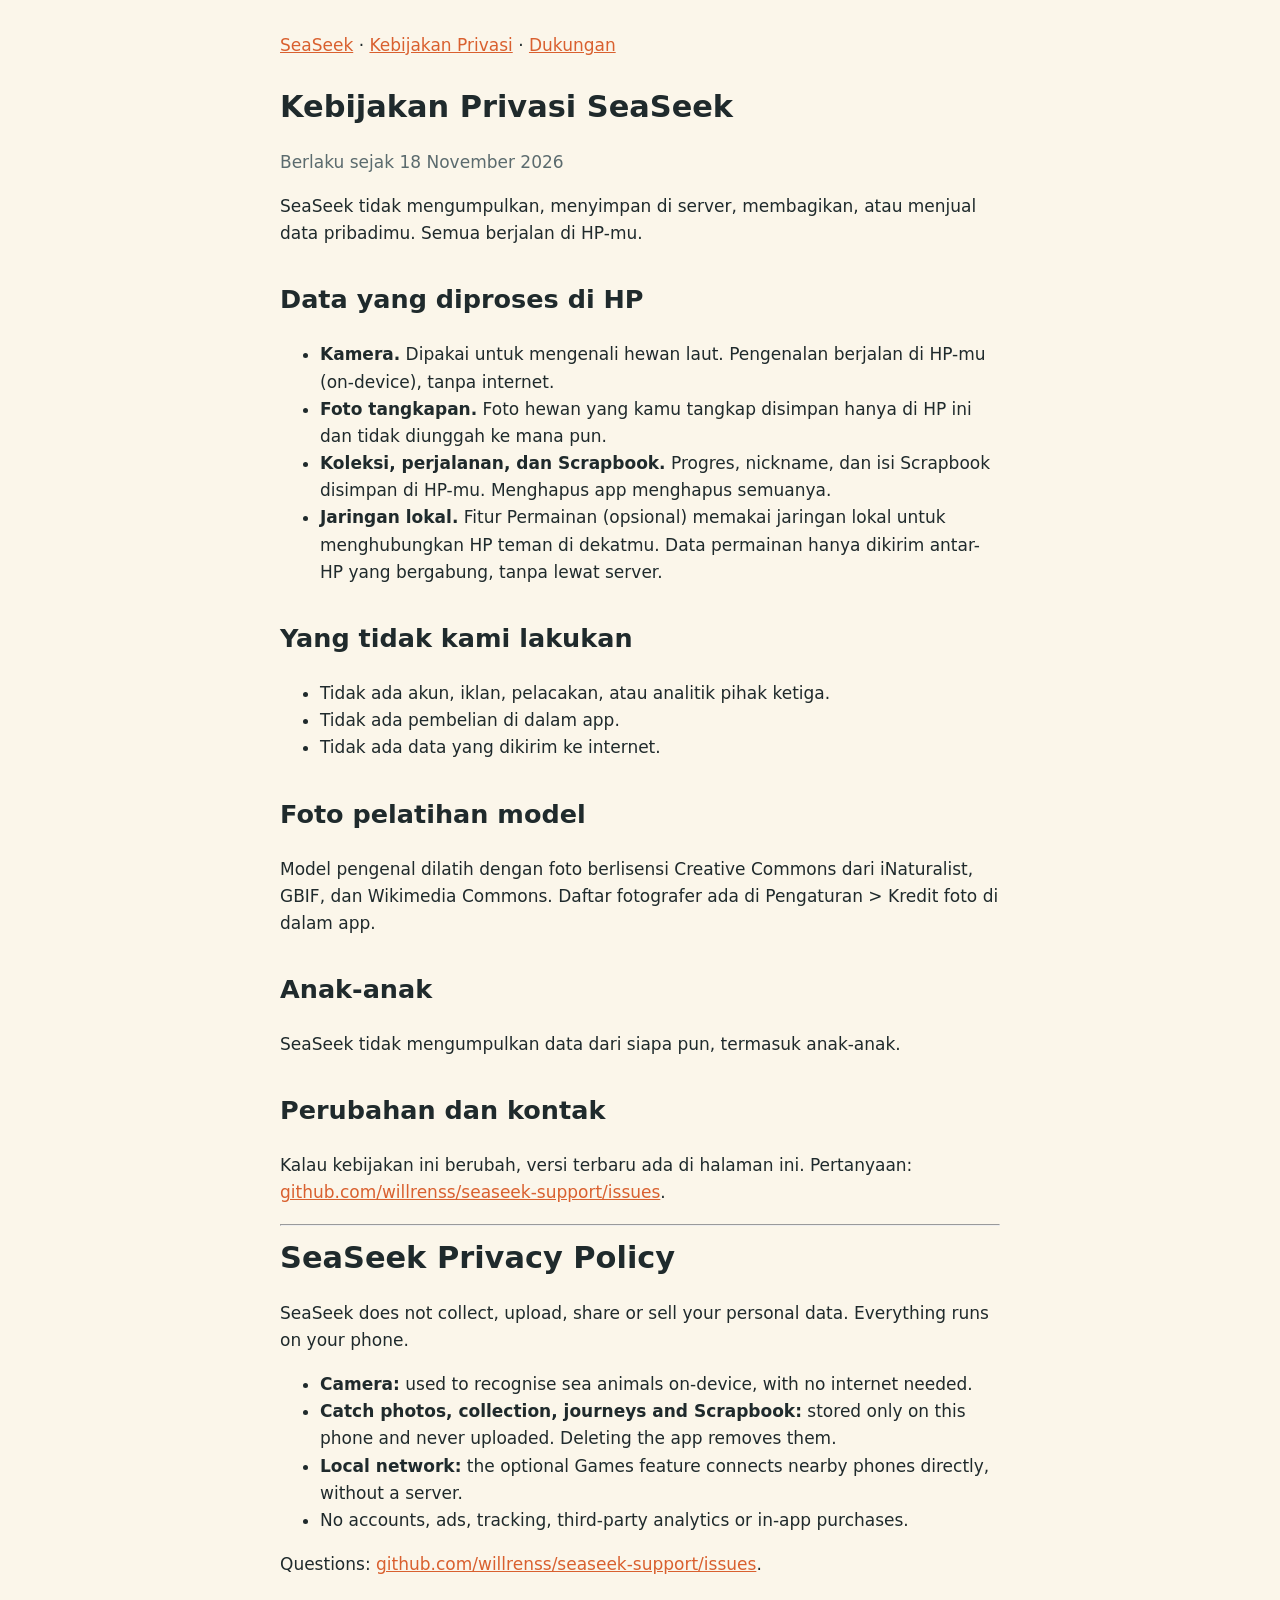
==== privacy.html @ 49860ff3 "Halaman Kebijakan Privasi dan Dukungan SeaSeek" ====
<!doctype html><html lang="id"><head><meta charset="utf-8"><meta name="viewport" content="width=device-width,initial-scale=1"><title>Kebijakan Privasi SeaSeek</title><link rel="stylesheet" href="style.css"></head><body><main>
<nav><a href="./">SeaSeek</a> · <a href="privacy.html">Kebijakan Privasi</a> · <a href="support.html">Dukungan</a></nav>
<h1>Kebijakan Privasi SeaSeek</h1><p class="muted">Berlaku sejak 18 November 2026</p>
<p>SeaSeek tidak mengumpulkan, menyimpan di server, membagikan, atau menjual data pribadimu. Semua berjalan di HP-mu.</p>
<h2>Data yang diproses di HP</h2>
<ul>
<li><b>Kamera.</b> Dipakai untuk mengenali hewan laut. Pengenalan berjalan di HP-mu (on-device), tanpa internet.</li>
<li><b>Foto tangkapan.</b> Foto hewan yang kamu tangkap disimpan hanya di HP ini dan tidak diunggah ke mana pun.</li>
<li><b>Koleksi, perjalanan, dan Scrapbook.</b> Progres, nickname, dan isi Scrapbook disimpan di HP-mu. Menghapus app menghapus semuanya.</li>
<li><b>Jaringan lokal.</b> Fitur Permainan (opsional) memakai jaringan lokal untuk menghubungkan HP teman di dekatmu. Data permainan hanya dikirim antar-HP yang bergabung, tanpa lewat server.</li>
</ul>
<h2>Yang tidak kami lakukan</h2>
<ul><li>Tidak ada akun, iklan, pelacakan, atau analitik pihak ketiga.</li><li>Tidak ada pembelian di dalam app.</li><li>Tidak ada data yang dikirim ke internet.</li></ul>
<h2>Foto pelatihan model</h2><p>Model pengenal dilatih dengan foto berlisensi Creative Commons dari iNaturalist, GBIF, dan Wikimedia Commons. Daftar fotografer ada di Pengaturan &gt; Kredit foto di dalam app.</p>
<h2>Anak-anak</h2><p>SeaSeek tidak mengumpulkan data dari siapa pun, termasuk anak-anak.</p>
<h2>Perubahan dan kontak</h2><p>Kalau kebijakan ini berubah, versi terbaru ada di halaman ini. Pertanyaan: <a href="https://github.com/willrenss/seaseek-support/issues">github.com/willrenss/seaseek-support/issues</a>.</p>
<hr><h1 id="en">SeaSeek Privacy Policy</h1>
<p>SeaSeek does not collect, upload, share or sell your personal data. Everything runs on your phone.</p>
<ul><li><b>Camera:</b> used to recognise sea animals on-device, with no internet needed.</li><li><b>Catch photos, collection, journeys and Scrapbook:</b> stored only on this phone and never uploaded. Deleting the app removes them.</li><li><b>Local network:</b> the optional Games feature connects nearby phones directly, without a server.</li><li>No accounts, ads, tracking, third-party analytics or in-app purchases.</li></ul>
<p>Questions: <a href="https://github.com/willrenss/seaseek-support/issues">github.com/willrenss/seaseek-support/issues</a>.</p>
</main></body></html>
---- style.css ----
:root{color-scheme:light dark;--bg:#fbf6ea;--fg:#1f2a2c;--muted:#5b6b6e;--accent:#d9602f}
@media (prefers-color-scheme:dark){:root{--bg:#0f2a2e;--fg:#f3ecd9;--muted:#a9bdbd}}
body{margin:0;background:var(--bg);color:var(--fg);font:17px/1.6 -apple-system,system-ui,sans-serif}
main{max-width:720px;margin:0 auto;padding:32px 20px 64px}
h1{font-size:1.9rem;margin:0 0 4px}h2{margin-top:2rem}
a{color:var(--accent)}.muted{color:var(--muted)}nav{margin-bottom:24px}
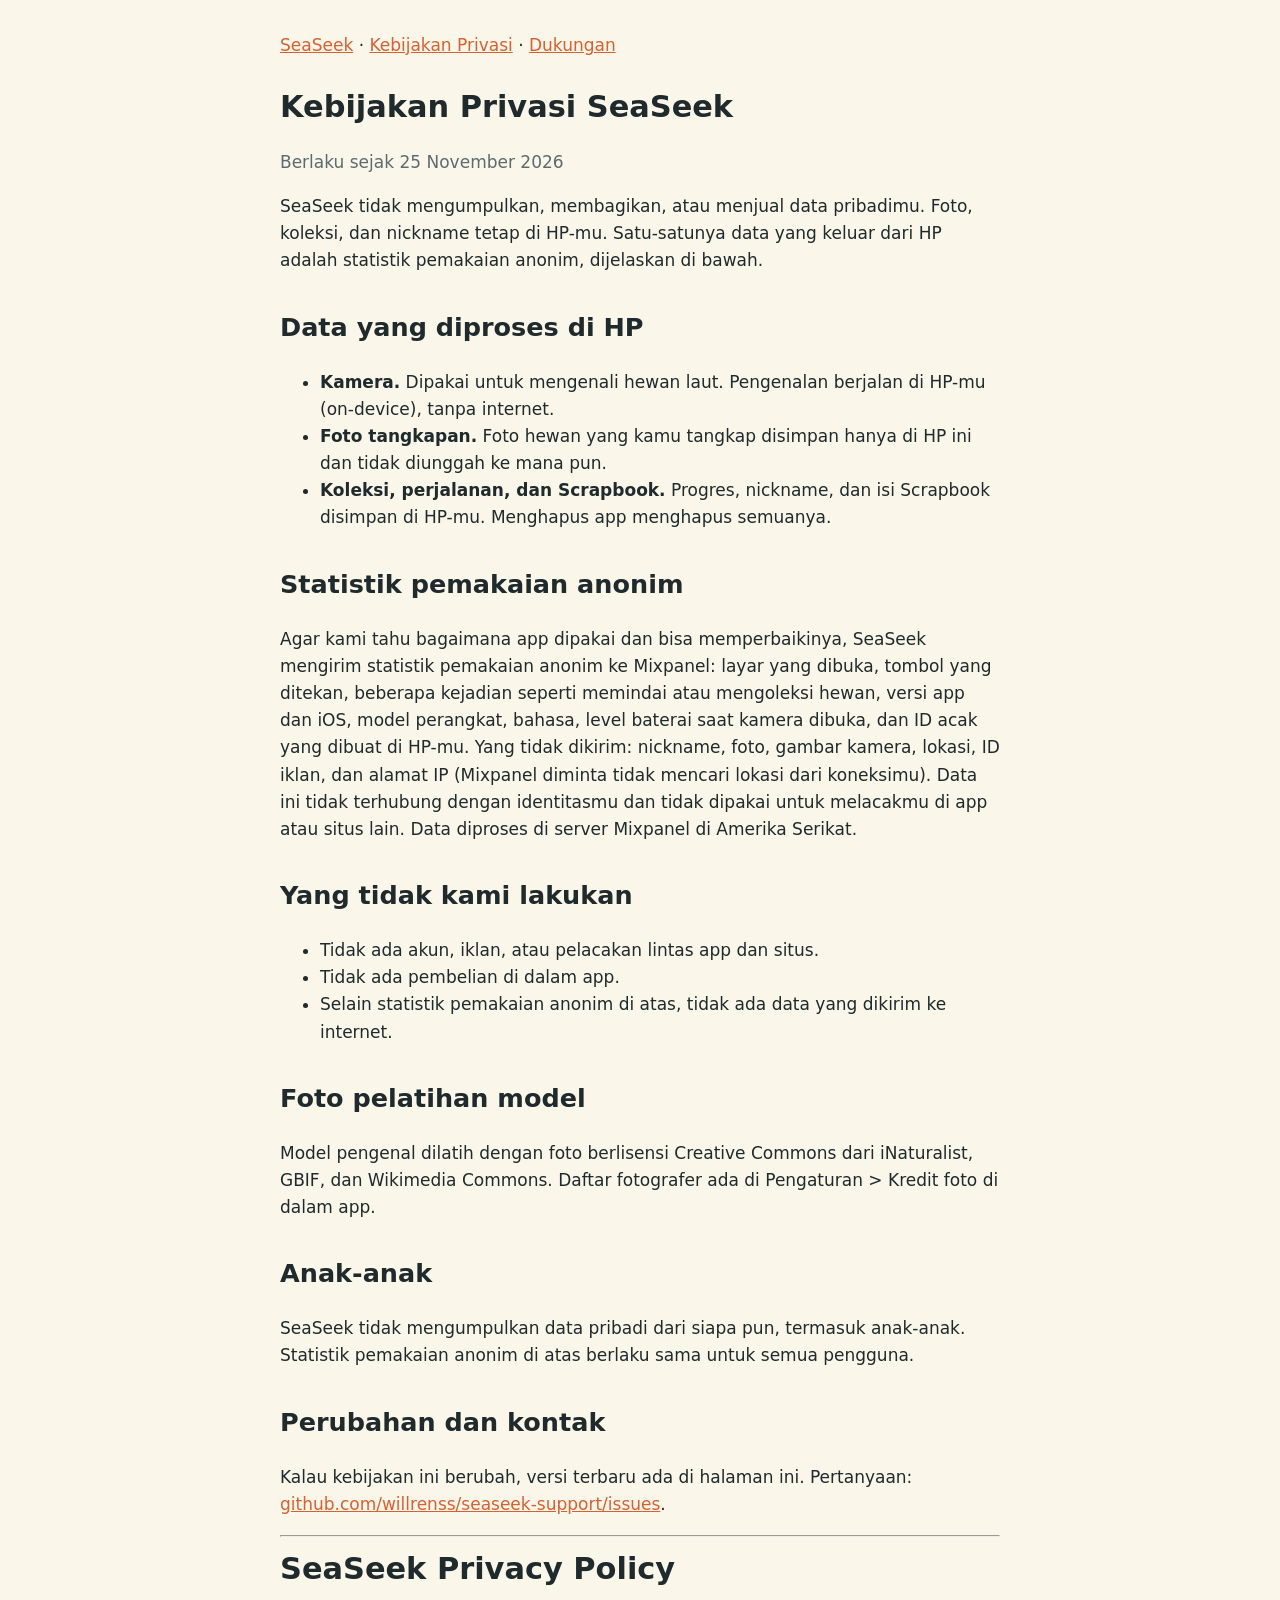
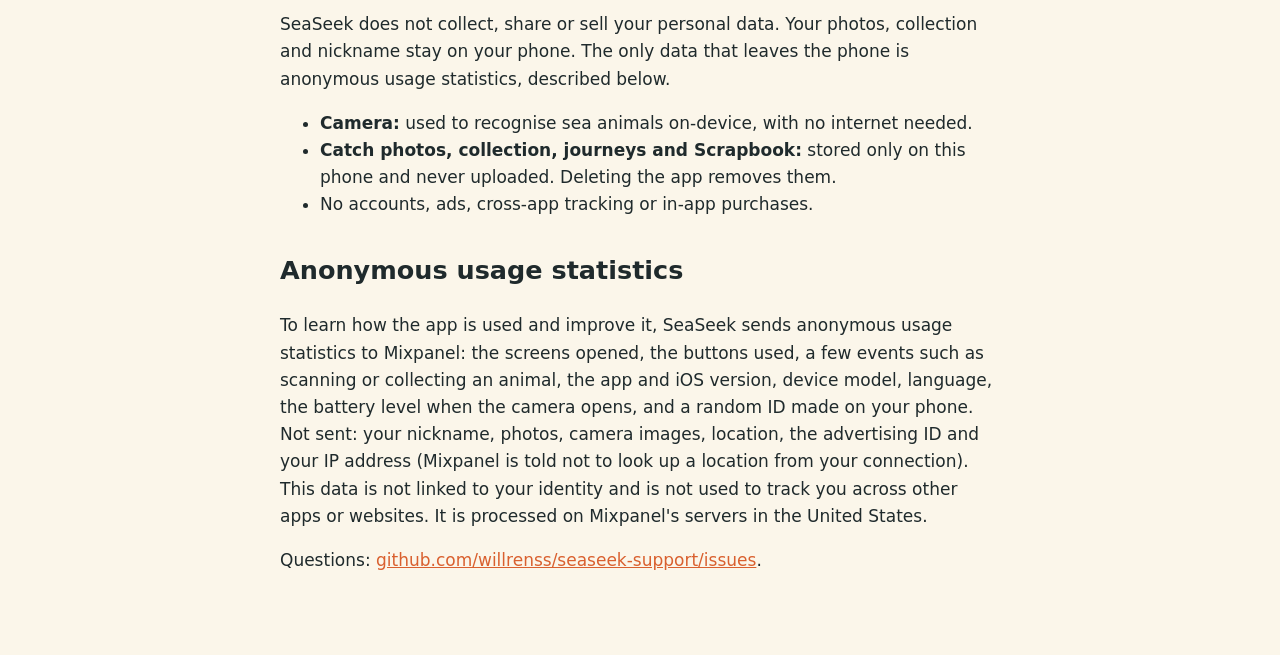
==== commit 02f257b9: "Kebijakan privasi: statistik pemakaian anonim (Mixpanel), hapus bagian jaringan lokal" ====
--- a/privacy.html
+++ b/privacy.html
@@ -1,21 +1,24 @@
 <!doctype html><html lang="id"><head><meta charset="utf-8"><meta name="viewport" content="width=device-width,initial-scale=1"><title>Kebijakan Privasi SeaSeek</title><link rel="stylesheet" href="style.css"></head><body><main>
 <nav><a href="./">SeaSeek</a> · <a href="privacy.html">Kebijakan Privasi</a> · <a href="support.html">Dukungan</a></nav>
-<h1>Kebijakan Privasi SeaSeek</h1><p class="muted">Berlaku sejak 18 November 2026</p>
-<p>SeaSeek tidak mengumpulkan, menyimpan di server, membagikan, atau menjual data pribadimu. Semua berjalan di HP-mu.</p>
+<h1>Kebijakan Privasi SeaSeek</h1><p class="muted">Berlaku sejak 25 November 2026</p>
+<p>SeaSeek tidak mengumpulkan, membagikan, atau menjual data pribadimu. Foto, koleksi, dan nickname tetap di HP-mu. Satu-satunya data yang keluar dari HP adalah statistik pemakaian anonim, dijelaskan di bawah.</p>
 <h2>Data yang diproses di HP</h2>
 <ul>
 <li><b>Kamera.</b> Dipakai untuk mengenali hewan laut. Pengenalan berjalan di HP-mu (on-device), tanpa internet.</li>
 <li><b>Foto tangkapan.</b> Foto hewan yang kamu tangkap disimpan hanya di HP ini dan tidak diunggah ke mana pun.</li>
 <li><b>Koleksi, perjalanan, dan Scrapbook.</b> Progres, nickname, dan isi Scrapbook disimpan di HP-mu. Menghapus app menghapus semuanya.</li>
-<li><b>Jaringan lokal.</b> Fitur Permainan (opsional) memakai jaringan lokal untuk menghubungkan HP teman di dekatmu. Data permainan hanya dikirim antar-HP yang bergabung, tanpa lewat server.</li>
 </ul>
+<h2>Statistik pemakaian anonim</h2>
+<p>Agar kami tahu bagaimana app dipakai dan bisa memperbaikinya, SeaSeek mengirim statistik pemakaian anonim ke Mixpanel: layar yang dibuka, tombol yang ditekan, beberapa kejadian seperti memindai atau mengoleksi hewan, versi app dan iOS, model perangkat, bahasa, level baterai saat kamera dibuka, dan ID acak yang dibuat di HP-mu. Yang tidak dikirim: nickname, foto, gambar kamera, lokasi, ID iklan, dan alamat IP (Mixpanel diminta tidak mencari lokasi dari koneksimu). Data ini tidak terhubung dengan identitasmu dan tidak dipakai untuk melacakmu di app atau situs lain. Data diproses di server Mixpanel di Amerika Serikat.</p>
 <h2>Yang tidak kami lakukan</h2>
-<ul><li>Tidak ada akun, iklan, pelacakan, atau analitik pihak ketiga.</li><li>Tidak ada pembelian di dalam app.</li><li>Tidak ada data yang dikirim ke internet.</li></ul>
+<ul><li>Tidak ada akun, iklan, atau pelacakan lintas app dan situs.</li><li>Tidak ada pembelian di dalam app.</li><li>Selain statistik pemakaian anonim di atas, tidak ada data yang dikirim ke internet.</li></ul>
 <h2>Foto pelatihan model</h2><p>Model pengenal dilatih dengan foto berlisensi Creative Commons dari iNaturalist, GBIF, dan Wikimedia Commons. Daftar fotografer ada di Pengaturan &gt; Kredit foto di dalam app.</p>
-<h2>Anak-anak</h2><p>SeaSeek tidak mengumpulkan data dari siapa pun, termasuk anak-anak.</p>
+<h2>Anak-anak</h2><p>SeaSeek tidak mengumpulkan data pribadi dari siapa pun, termasuk anak-anak. Statistik pemakaian anonim di atas berlaku sama untuk semua pengguna.</p>
 <h2>Perubahan dan kontak</h2><p>Kalau kebijakan ini berubah, versi terbaru ada di halaman ini. Pertanyaan: <a href="https://github.com/willrenss/seaseek-support/issues">github.com/willrenss/seaseek-support/issues</a>.</p>
 <hr><h1 id="en">SeaSeek Privacy Policy</h1>
-<p>SeaSeek does not collect, upload, share or sell your personal data. Everything runs on your phone.</p>
-<ul><li><b>Camera:</b> used to recognise sea animals on-device, with no internet needed.</li><li><b>Catch photos, collection, journeys and Scrapbook:</b> stored only on this phone and never uploaded. Deleting the app removes them.</li><li><b>Local network:</b> the optional Games feature connects nearby phones directly, without a server.</li><li>No accounts, ads, tracking, third-party analytics or in-app purchases.</li></ul>
+<p>SeaSeek does not collect, share or sell your personal data. Your photos, collection and nickname stay on your phone. The only data that leaves the phone is anonymous usage statistics, described below.</p>
+<ul><li><b>Camera:</b> used to recognise sea animals on-device, with no internet needed.</li><li><b>Catch photos, collection, journeys and Scrapbook:</b> stored only on this phone and never uploaded. Deleting the app removes them.</li><li>No accounts, ads, cross-app tracking or in-app purchases.</li></ul>
+<h2>Anonymous usage statistics</h2>
+<p>To learn how the app is used and improve it, SeaSeek sends anonymous usage statistics to Mixpanel: the screens opened, the buttons used, a few events such as scanning or collecting an animal, the app and iOS version, device model, language, the battery level when the camera opens, and a random ID made on your phone. Not sent: your nickname, photos, camera images, location, the advertising ID and your IP address (Mixpanel is told not to look up a location from your connection). This data is not linked to your identity and is not used to track you across other apps or websites. It is processed on Mixpanel's servers in the United States.</p>
 <p>Questions: <a href="https://github.com/willrenss/seaseek-support/issues">github.com/willrenss/seaseek-support/issues</a>.</p>
 </main></body></html>
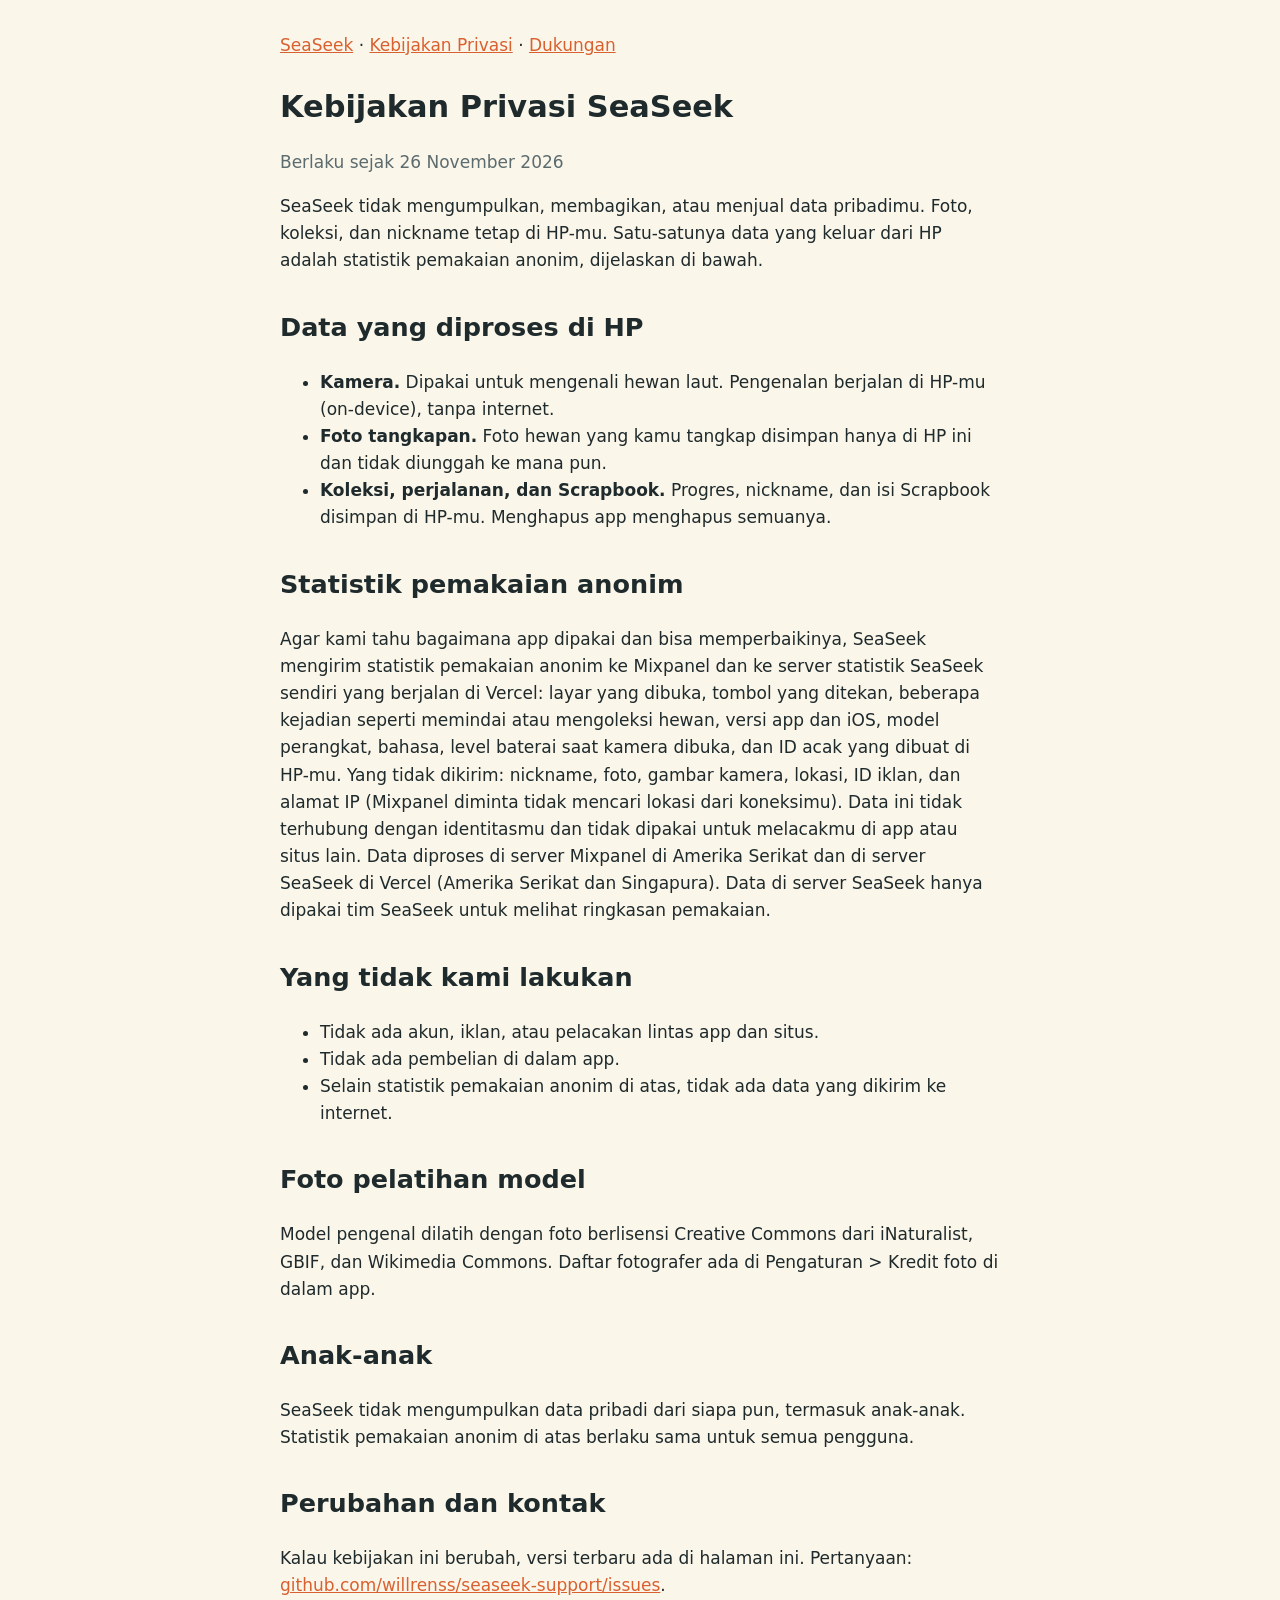
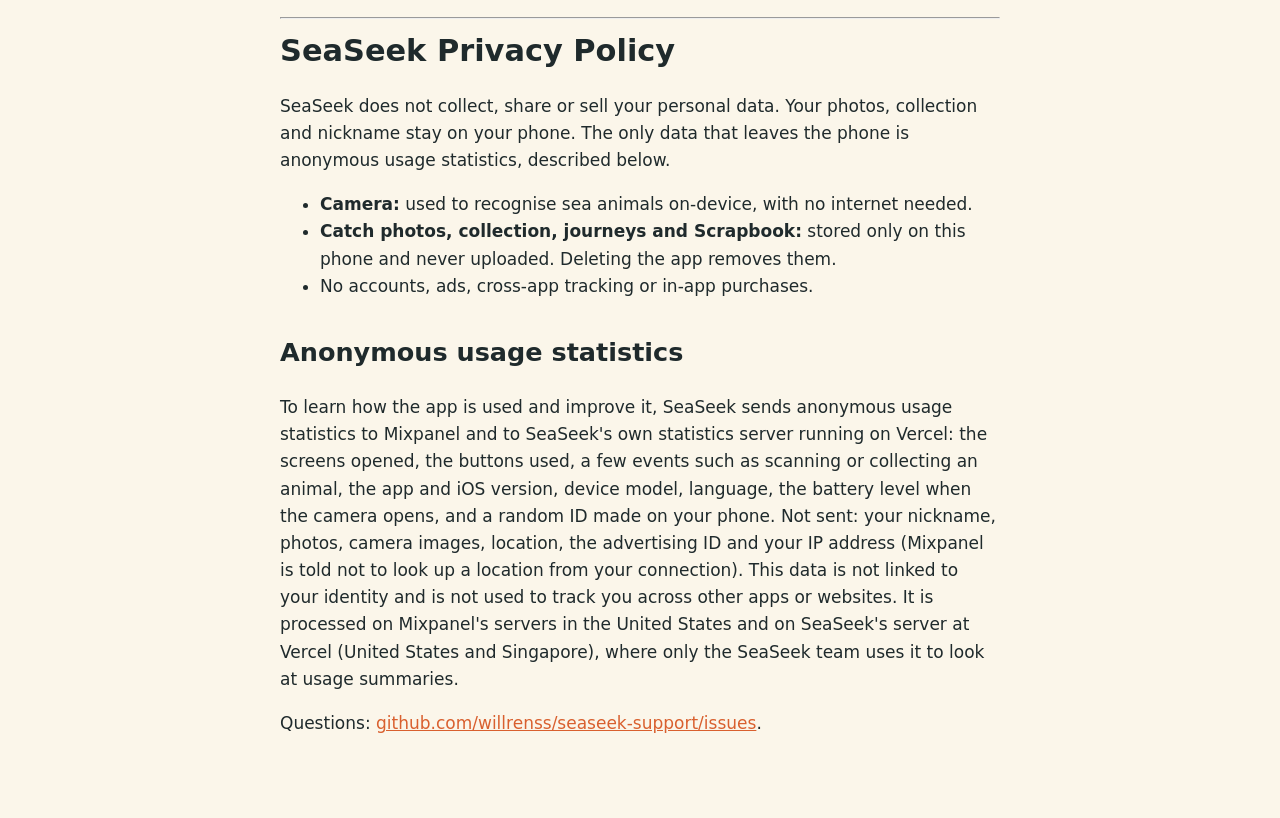
==== commit aa5684dd: "Kebijakan privasi: statistik anonim juga ke server SeaSeek di Vercel" ====
--- a/privacy.html
+++ b/privacy.html
@@ -1,6 +1,6 @@
 <!doctype html><html lang="id"><head><meta charset="utf-8"><meta name="viewport" content="width=device-width,initial-scale=1"><title>Kebijakan Privasi SeaSeek</title><link rel="stylesheet" href="style.css"></head><body><main>
 <nav><a href="./">SeaSeek</a> · <a href="privacy.html">Kebijakan Privasi</a> · <a href="support.html">Dukungan</a></nav>
-<h1>Kebijakan Privasi SeaSeek</h1><p class="muted">Berlaku sejak 25 November 2026</p>
+<h1>Kebijakan Privasi SeaSeek</h1><p class="muted">Berlaku sejak 26 November 2026</p>
 <p>SeaSeek tidak mengumpulkan, membagikan, atau menjual data pribadimu. Foto, koleksi, dan nickname tetap di HP-mu. Satu-satunya data yang keluar dari HP adalah statistik pemakaian anonim, dijelaskan di bawah.</p>
 <h2>Data yang diproses di HP</h2>
 <ul>
@@ -9,7 +9,7 @@
 <li><b>Koleksi, perjalanan, dan Scrapbook.</b> Progres, nickname, dan isi Scrapbook disimpan di HP-mu. Menghapus app menghapus semuanya.</li>
 </ul>
 <h2>Statistik pemakaian anonim</h2>
-<p>Agar kami tahu bagaimana app dipakai dan bisa memperbaikinya, SeaSeek mengirim statistik pemakaian anonim ke Mixpanel: layar yang dibuka, tombol yang ditekan, beberapa kejadian seperti memindai atau mengoleksi hewan, versi app dan iOS, model perangkat, bahasa, level baterai saat kamera dibuka, dan ID acak yang dibuat di HP-mu. Yang tidak dikirim: nickname, foto, gambar kamera, lokasi, ID iklan, dan alamat IP (Mixpanel diminta tidak mencari lokasi dari koneksimu). Data ini tidak terhubung dengan identitasmu dan tidak dipakai untuk melacakmu di app atau situs lain. Data diproses di server Mixpanel di Amerika Serikat.</p>
+<p>Agar kami tahu bagaimana app dipakai dan bisa memperbaikinya, SeaSeek mengirim statistik pemakaian anonim ke Mixpanel dan ke server statistik SeaSeek sendiri yang berjalan di Vercel: layar yang dibuka, tombol yang ditekan, beberapa kejadian seperti memindai atau mengoleksi hewan, versi app dan iOS, model perangkat, bahasa, level baterai saat kamera dibuka, dan ID acak yang dibuat di HP-mu. Yang tidak dikirim: nickname, foto, gambar kamera, lokasi, ID iklan, dan alamat IP (Mixpanel diminta tidak mencari lokasi dari koneksimu). Data ini tidak terhubung dengan identitasmu dan tidak dipakai untuk melacakmu di app atau situs lain. Data diproses di server Mixpanel di Amerika Serikat dan di server SeaSeek di Vercel (Amerika Serikat dan Singapura). Data di server SeaSeek hanya dipakai tim SeaSeek untuk melihat ringkasan pemakaian.</p>
 <h2>Yang tidak kami lakukan</h2>
 <ul><li>Tidak ada akun, iklan, atau pelacakan lintas app dan situs.</li><li>Tidak ada pembelian di dalam app.</li><li>Selain statistik pemakaian anonim di atas, tidak ada data yang dikirim ke internet.</li></ul>
 <h2>Foto pelatihan model</h2><p>Model pengenal dilatih dengan foto berlisensi Creative Commons dari iNaturalist, GBIF, dan Wikimedia Commons. Daftar fotografer ada di Pengaturan &gt; Kredit foto di dalam app.</p>
@@ -19,6 +19,6 @@
 <p>SeaSeek does not collect, share or sell your personal data. Your photos, collection and nickname stay on your phone. The only data that leaves the phone is anonymous usage statistics, described below.</p>
 <ul><li><b>Camera:</b> used to recognise sea animals on-device, with no internet needed.</li><li><b>Catch photos, collection, journeys and Scrapbook:</b> stored only on this phone and never uploaded. Deleting the app removes them.</li><li>No accounts, ads, cross-app tracking or in-app purchases.</li></ul>
 <h2>Anonymous usage statistics</h2>
-<p>To learn how the app is used and improve it, SeaSeek sends anonymous usage statistics to Mixpanel: the screens opened, the buttons used, a few events such as scanning or collecting an animal, the app and iOS version, device model, language, the battery level when the camera opens, and a random ID made on your phone. Not sent: your nickname, photos, camera images, location, the advertising ID and your IP address (Mixpanel is told not to look up a location from your connection). This data is not linked to your identity and is not used to track you across other apps or websites. It is processed on Mixpanel's servers in the United States.</p>
+<p>To learn how the app is used and improve it, SeaSeek sends anonymous usage statistics to Mixpanel and to SeaSeek's own statistics server running on Vercel: the screens opened, the buttons used, a few events such as scanning or collecting an animal, the app and iOS version, device model, language, the battery level when the camera opens, and a random ID made on your phone. Not sent: your nickname, photos, camera images, location, the advertising ID and your IP address (Mixpanel is told not to look up a location from your connection). This data is not linked to your identity and is not used to track you across other apps or websites. It is processed on Mixpanel's servers in the United States and on SeaSeek's server at Vercel (United States and Singapore), where only the SeaSeek team uses it to look at usage summaries.</p>
 <p>Questions: <a href="https://github.com/willrenss/seaseek-support/issues">github.com/willrenss/seaseek-support/issues</a>.</p>
 </main></body></html>
